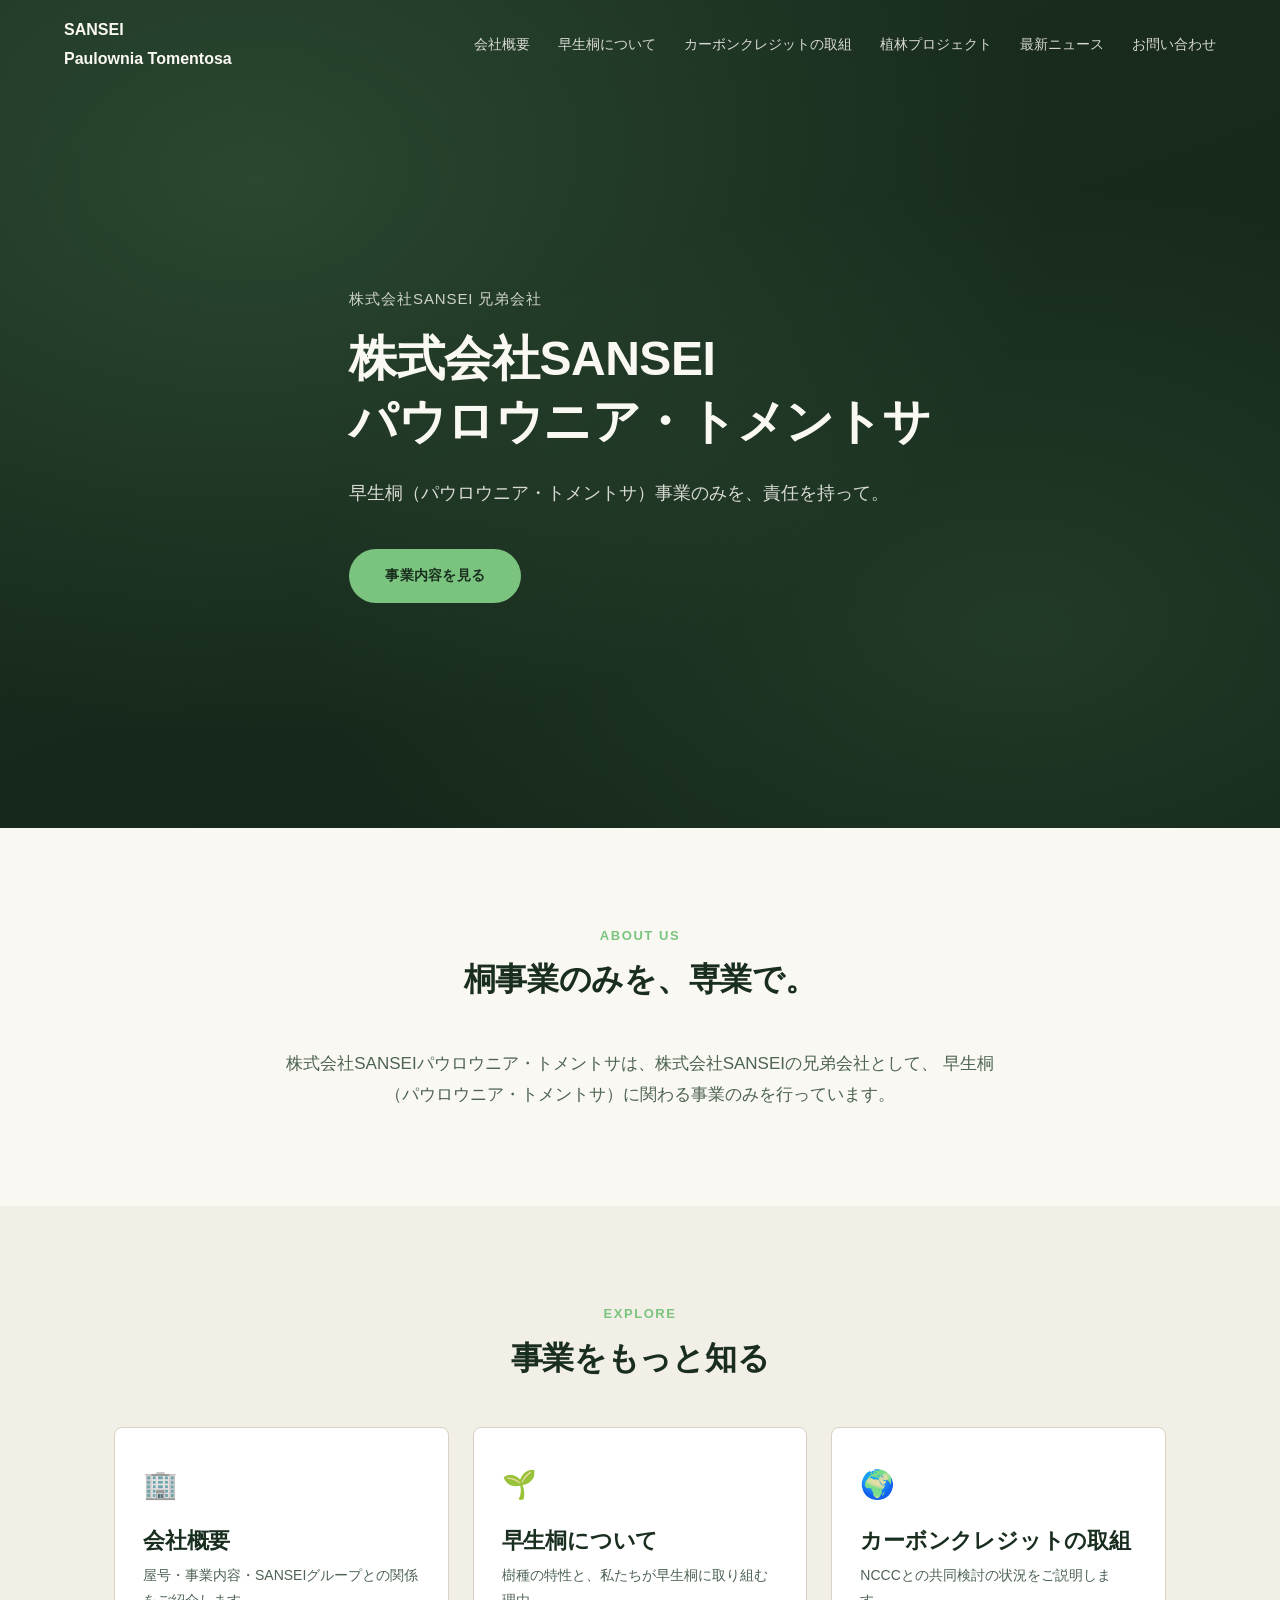
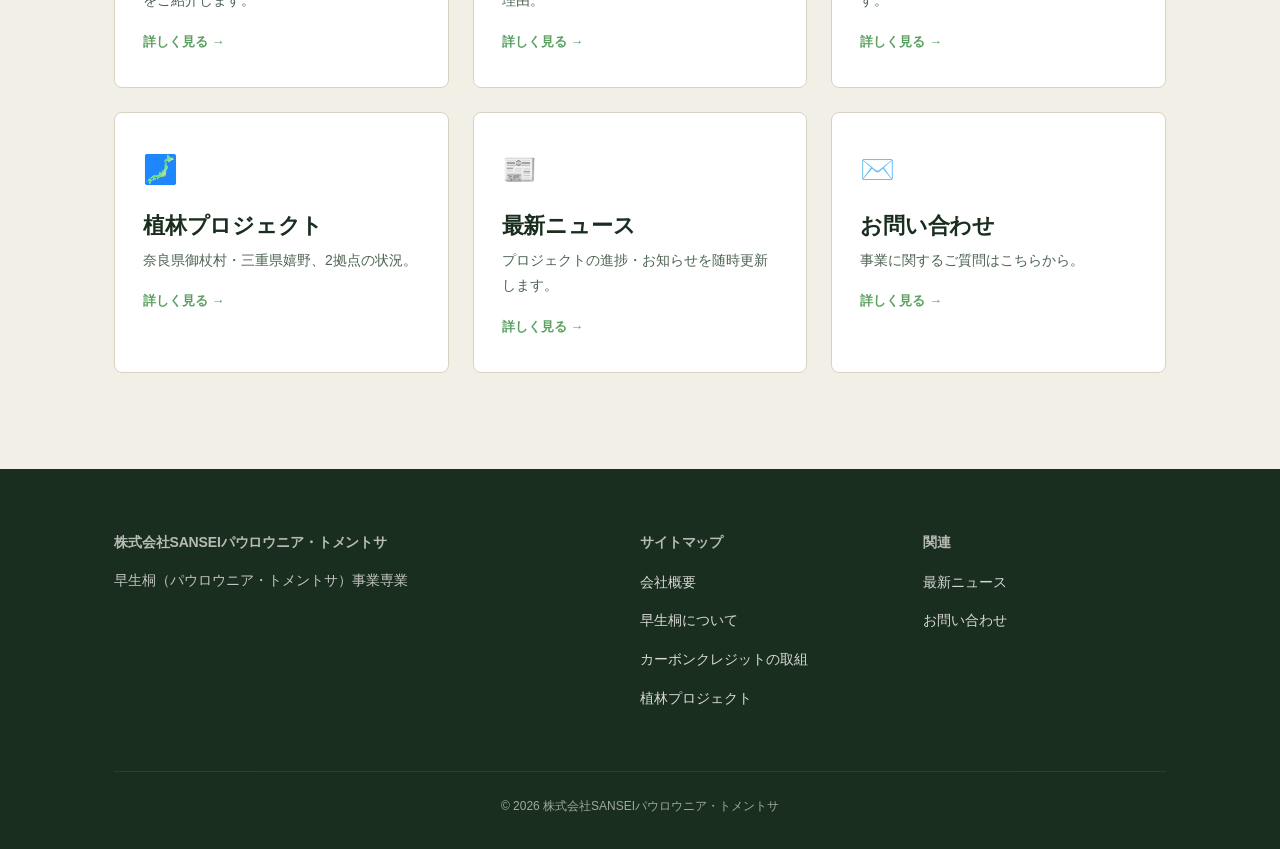
==== index.html @ 0ce46641 "初回ドラフト実装: 7ページ静的サイト（トップ・会社概要・早生桐について・カーボンクレジット・植林プロジェクト・最新ニュース・お問い合わせ） - 03/04/05/06番の構想MDを統合してHTML/" ====
<!DOCTYPE html>
<html lang="ja">
<head>
<meta charset="UTF-8">
<meta name="viewport" content="width=device-width, initial-scale=1.0">
<title>株式会社SANSEIパウロウニア・トメントサ｜早生桐事業</title>
<meta name="description" content="株式会社SANSEIパウロウニア・トメントサは、早生桐（パウロウニア・トメントサ）に関わる事業のみを行う株式会社SANSEIの兄弟会社です。">
<link rel="stylesheet" href="style.css">
</head>
<body>

<header class="navi">
  <div class="navi-in">
    <a href="index.html" class="navi-logo">SANSEI<br>Paulownia Tomentosa</a>
    <nav class="navi-links">
      <a href="about.html">会社概要</a>
      <a href="paulownia.html">早生桐について</a>
      <a href="carbon-credit.html">カーボンクレジットの取組</a>
      <a href="project.html">植林プロジェクト</a>
      <a href="news.html">最新ニュース</a>
      <a href="contact.html">お問い合わせ</a>
    </nav>
    <button class="navi-menu-button" aria-label="メニュー"><span></span><span></span><span></span></button>
  </div>
</header>

<main>

  <!-- Section 1: ヒーロー -->
  <section class="home-hero section-dark">
    <div class="home-hero-bg"></div>
    <div class="section-inner">
      <p class="hero-sub">株式会社SANSEI 兄弟会社</p>
      <h1>株式会社SANSEI<br>パウロウニア・トメントサ</h1>
      <p class="hero-desc">早生桐（パウロウニア・トメントサ）事業のみを、責任を持って。</p>
      <a href="#intro" class="btn btn-primary">事業内容を見る</a>
    </div>
    <div class="scroll-hint">↓ scroll</div>
  </section>

  <!-- Section 2: 桐事業専業の一文 -->
  <section id="intro" class="section section-light">
    <div class="section-inner fade-in">
      <div class="section-title">
        <span class="eyebrow">About Us</span>
        <h2>桐事業のみを、専業で。</h2>
      </div>
      <p style="max-width:720px;margin:0 auto;text-align:center;font-size:1.7rem;color:var(--color-text-muted);">
        株式会社SANSEIパウロウニア・トメントサは、株式会社SANSEIの兄弟会社として、
        早生桐（パウロウニア・トメントサ）に関わる事業のみを行っています。
      </p>
    </div>
  </section>

  <!-- Section 3: 6ページへのリンクカード -->
  <section class="section section-light-alt">
    <div class="section-inner">
      <div class="section-title fade-in">
        <span class="eyebrow">Explore</span>
        <h2>事業をもっと知る</h2>
      </div>
      <div class="link-cards">

        <a href="about.html" class="link-card fade-in">
          <div class="icon">🏢</div>
          <h3>会社概要</h3>
          <p>屋号・事業内容・SANSEIグループとの関係をご紹介します。</p>
          <span class="arrow">詳しく見る →</span>
        </a>

        <a href="paulownia.html" class="link-card fade-in">
          <div class="icon">🌱</div>
          <h3>早生桐について</h3>
          <p>樹種の特性と、私たちが早生桐に取り組む理由。</p>
          <span class="arrow">詳しく見る →</span>
        </a>

        <a href="carbon-credit.html" class="link-card fade-in">
          <div class="icon">🌍</div>
          <h3>カーボンクレジットの取組</h3>
          <p>NCCCとの共同検討の状況をご説明します。</p>
          <span class="arrow">詳しく見る →</span>
        </a>

        <a href="project.html" class="link-card fade-in">
          <div class="icon">🗾</div>
          <h3>植林プロジェクト</h3>
          <p>奈良県御杖村・三重県嬉野、2拠点の状況。</p>
          <span class="arrow">詳しく見る →</span>
        </a>

        <a href="news.html" class="link-card fade-in">
          <div class="icon">📰</div>
          <h3>最新ニュース</h3>
          <p>プロジェクトの進捗・お知らせを随時更新します。</p>
          <span class="arrow">詳しく見る →</span>
        </a>

        <a href="contact.html" class="link-card fade-in">
          <div class="icon">✉️</div>
          <h3>お問い合わせ</h3>
          <p>事業に関するご質問はこちらから。</p>
          <span class="arrow">詳しく見る →</span>
        </a>

      </div>
    </div>
  </section>

</main>

<footer class="site-footer">
  <div class="section-inner">
    <div class="footer-grid">
      <div>
        <h4>株式会社SANSEIパウロウニア・トメントサ</h4>
        <p style="font-size:1.4rem;opacity:.75;">早生桐（パウロウニア・トメントサ）事業専業</p>
      </div>
      <div>
        <h4>サイトマップ</h4>
        <ul>
          <li><a href="about.html">会社概要</a></li>
          <li><a href="paulownia.html">早生桐について</a></li>
          <li><a href="carbon-credit.html">カーボンクレジットの取組</a></li>
          <li><a href="project.html">植林プロジェクト</a></li>
        </ul>
      </div>
      <div>
        <h4>関連</h4>
        <ul>
          <li><a href="news.html">最新ニュース</a></li>
          <li><a href="contact.html">お問い合わせ</a></li>
        </ul>
      </div>
    </div>
    <div class="footer-bottom">© 2026 株式会社SANSEIパウロウニア・トメントサ</div>
  </div>
</footer>

<script src="script.js"></script>
</body>
</html>
---- style.css ----
/* ============================================================
   株式会社SANSEIパウロウニア・トメントサ — 共通スタイルシート
   作成: 2026-07-22
   参照: 05_ビジュアルデザイン解析_世界一流基準.md / 06_本番ドラフト_全ページコンテンツ.md
   ============================================================ */

/* ---------- CSS変数（デザイントークン） ---------- */
:root {
  /* カラー：早生桐の深緑を基調に、クリーム背景＋新緑アクセント */
  --color-dark: #1a2e1f;          /* 早生桐の深緑（ダークセクション基調） */
  --color-dark-alt: #142519;      /* darkのやや暗いバリエーション（グラデーション用） */
  --color-cream: #faf8f2;         /* クリーム（ライトセクション背景） */
  --color-cream-alt: #f2efe6;     /* クリームのやや濃いバリエーション */
  --color-accent: #7ac47f;        /* 新緑・若葉色（アクセント） */
  --color-accent-dark: #5aa060;   /* アクセントの濃いバリエーション（ホバー等） */
  --color-text-dark: #1a2e1f;     /* ライトセクション上のテキスト（深緑） */
  --color-text-light: #faf8f2;    /* ダークセクション上のテキスト（クリーム） */
  --color-text-muted: #4d6353;    /* サブテキスト・キャプション */
  --color-border: #d8d2c2;        /* ライトセクションの罫線 */
  --color-shadow: 26, 46, 31;     /* box-shadow用（純黒でなく深緑を低不透明度で使用: South Pole方式） */

  /* タイポグラフィ */
  --font-base: "Noto Sans JP", "Hiragino Sans", "Yu Gothic", sans-serif;
  --font-size-base: 1.6rem;

  /* 角丸・シャドウ（05番のトークン設計を反映） */
  --radius-sm: .4rem;
  --radius-md: .8rem;
  --radius-pill: 999px;
  --shadow-card: 0 1.2rem 2.4rem rgba(var(--color-shadow), .12), 0 .2rem .4rem rgba(var(--color-shadow), .18);
  --shadow-soft: 0 .6rem 1.6rem rgba(var(--color-shadow), .08);

  /* トランジション（最小構成: South Pole/Pachama型・.2〜.3s ease-out中心） */
  --ease-out: cubic-bezier(.22, 1, .36, 1);
  --transition-fast: .2s var(--ease-out);
  --transition-base: .3s var(--ease-out);
}

/* ---------- リセット / ベース ---------- */
* { box-sizing: border-box; margin: 0; padding: 0; }
html { font-size: 62.5%; scroll-behavior: smooth; } /* 1rem = 10px */
body {
  font-family: var(--font-base);
  font-size: var(--font-size-base);
  line-height: 1.8;
  color: var(--color-text-dark);
  background: var(--color-cream);
  -webkit-font-smoothing: antialiased;
}
img { max-width: 100%; display: block; }
a { color: inherit; text-decoration: none; }
ul { list-style: none; }
button { font: inherit; cursor: pointer; border: none; background: none; }

h1, h2, h3, h4 {
  font-weight: 700;
  letter-spacing: -.01em;
  line-height: 1.3;
}
h1 { font-size: clamp(2.8rem, 5vw, 4.8rem); }
h2 { font-size: clamp(2.2rem, 3.5vw, 3.2rem); }
h3 { font-size: clamp(1.8rem, 2.5vw, 2.2rem); }

.section-inner {
  max-width: 1100px;
  margin: 0 auto;
  padding: 0 2.4rem;
}

/* ---------- ナビゲーション（共通ヘッダー） ---------- */
.navi {
  position: fixed;
  top: 0; left: 0; right: 0;
  z-index: 100;
  background: transparent;
  transition: background-color var(--transition-base), box-shadow var(--transition-base), backdrop-filter var(--transition-base);
}
/* スクロール検知でナビ背景を透過→半透明クリームに変化させる（05番の構想を実装） */
.navi.is-scrolled {
  background-color: rgba(250, 248, 242, .85);
  backdrop-filter: blur(8px);
  -webkit-backdrop-filter: blur(8px);
  box-shadow: 0 .2rem 1.2rem rgba(var(--color-shadow), .08);
}
.navi.is-scrolled .navi-logo,
.navi.is-scrolled .navi-links a { color: var(--color-text-dark); }

.navi-in {
  max-width: 1200px;
  margin: 0 auto;
  padding: 1.6rem 2.4rem;
  display: flex;
  align-items: center;
  justify-content: space-between;
}
.navi-logo {
  font-weight: 700;
  font-size: 1.6rem;
  color: var(--color-text-light);
  transition: color var(--transition-base);
}
.navi-links {
  display: flex;
  gap: 2.8rem;
}
.navi-links a {
  font-size: 1.4rem;
  color: var(--color-text-light);
  transition: color var(--transition-base), opacity var(--transition-fast);
  opacity: .85;
}
.navi-links a:hover,
.navi-links a.is-active { opacity: 1; color: var(--color-accent); }
.navi.is-scrolled .navi-links a { color: var(--color-text-dark); opacity: .8; }
.navi.is-scrolled .navi-links a:hover,
.navi.is-scrolled .navi-links a.is-active { color: var(--color-accent-dark); opacity: 1; }

/* ハンバーガーメニュー（モバイル） */
.navi-menu-button {
  display: none;
  flex-direction: column;
  gap: .5rem;
  width: 2.8rem;
}
.navi-menu-button span {
  display: block;
  height: 2px;
  background: var(--color-text-light);
  transition: background-color var(--transition-base), transform var(--transition-base), opacity var(--transition-fast);
}
.navi.is-scrolled .navi-menu-button span { background: var(--color-text-dark); }
.navi-menu-button.is-open span:nth-child(1) { transform: translateY(7px) rotate(45deg); }
.navi-menu-button.is-open span:nth-child(2) { opacity: 0; }
.navi-menu-button.is-open span:nth-child(3) { transform: translateY(-7px) rotate(-45deg); }

@media (max-width: 780px) {
  .navi-links {
    position: fixed;
    top: 0; right: 0;
    height: 100vh;
    width: min(320px, 80vw);
    background: var(--color-dark);
    flex-direction: column;
    gap: 0;
    padding: 8rem 3.2rem;
    transform: translateX(100%);
    transition: transform var(--transition-base);
  }
  .navi-links.is-open { transform: translateX(0); }
  .navi-links a { padding: 1.6rem 0; opacity: 1; color: var(--color-text-light) !important; border-bottom: 1px solid rgba(250,248,242,.1); }
  .navi-menu-button { display: flex; }
}

/* ---------- ボタン ---------- */
.btn {
  display: inline-block;
  padding: 1.4rem 3.6rem;
  border-radius: var(--radius-pill);
  font-weight: 700;
  font-size: 1.4rem;
  letter-spacing: .02em;
  transition: transform var(--transition-fast), box-shadow var(--transition-fast), background-color var(--transition-fast);
}
.btn-primary {
  background: var(--color-accent);
  color: var(--color-dark);
}
.btn-primary:hover {
  background: var(--color-accent-dark);
  transform: translateY(-2px);
  box-shadow: var(--shadow-soft);
}
.btn-outline {
  border: 1px solid currentColor;
  color: inherit;
}
.btn-outline:hover { background: rgba(250, 248, 242, .1); }

/* ---------- セクション共通 ---------- */
.section {
  padding: 9.6rem 0;
  position: relative;
}
.section-dark {
  background: linear-gradient(160deg, var(--color-dark) 0%, var(--color-dark-alt) 100%);
  color: var(--color-text-light);
}
.section-light { background: var(--color-cream); color: var(--color-text-dark); }
.section-light-alt { background: var(--color-cream-alt); color: var(--color-text-dark); }

/* 斜めカットでセクション境界を演出（souseikiri既存CSSの手法を継承） */
.section-diagonal::after {
  content: '';
  position: absolute;
  bottom: 0; left: 0; right: 0;
  height: 8rem;
  background: inherit;
  clip-path: polygon(0 0, 100% 100%, 0 100%);
}

.section-title {
  margin-bottom: 4.8rem;
  text-align: center;
}
.section-title .eyebrow {
  display: block;
  font-size: 1.3rem;
  font-weight: 700;
  letter-spacing: .12em;
  text-transform: uppercase;
  color: var(--color-accent);
  margin-bottom: 1.2rem;
}

/* ---------- ヒーロー（ページ内トップセクション） ---------- */
.page-hero {
  padding: 16rem 0 8rem;
  background: linear-gradient(160deg, var(--color-dark) 0%, var(--color-dark-alt) 100%);
  color: var(--color-text-light);
  text-align: center;
}
.page-hero .eyebrow {
  font-size: 1.4rem;
  letter-spacing: .1em;
  opacity: .75;
  margin-bottom: 1.6rem;
  display: block;
}
.page-hero h1 { margin-bottom: 2rem; }
.page-hero .lead {
  font-size: 1.8rem;
  opacity: .85;
  max-width: 640px;
  margin: 0 auto;
}

/* トップページ限定：大きめヒーロー＋緩やかな背景アニメーション */
.home-hero {
  min-height: 92vh;
  display: flex;
  align-items: center;
  padding: 12rem 0 6rem;
  overflow: hidden;
}
.home-hero-bg {
  position: absolute;
  inset: 0;
  z-index: 0;
  background:
    radial-gradient(ellipse at 20% 20%, rgba(122, 196, 127, .18), transparent 55%),
    radial-gradient(ellipse at 80% 70%, rgba(122, 196, 127, .12), transparent 50%);
  animation: driftGlow 18s ease-in-out infinite alternate;
}
@keyframes driftGlow {
  0%   { transform: translate(0, 0) scale(1); }
  100% { transform: translate(-3%, 2%) scale(1.08); }
}
.home-hero .section-inner { position: relative; z-index: 1; }
.home-hero .hero-sub {
  font-size: 1.5rem;
  letter-spacing: .06em;
  opacity: .8;
  margin-bottom: 1.6rem;
}
.home-hero h1 { margin-bottom: 2.4rem; }
.home-hero .hero-desc {
  font-size: 1.8rem;
  opacity: .85;
  max-width: 620px;
  margin-bottom: 4rem;
}
.scroll-hint {
  position: absolute;
  bottom: 4rem;
  left: 50%;
  transform: translateX(-50%);
  font-size: 1.2rem;
  opacity: .6;
  animation: bounceHint 2.4s ease-in-out infinite;
}
@keyframes bounceHint {
  0%, 100% { transform: translate(-50%, 0); }
  50%      { transform: translate(-50%, 8px); }
}

/* ---------- リンクカード（トップページ：6ページへの導線） ---------- */
.link-cards {
  display: grid;
  grid-template-columns: repeat(3, 1fr);
  gap: 2.4rem;
}
.link-card {
  display: block;
  padding: 3.2rem 2.8rem;
  background: #fff;
  border: 1px solid var(--color-border);
  border-radius: var(--radius-md);
  transition: transform var(--transition-fast), box-shadow var(--transition-fast), border-color var(--transition-fast);
}
.link-card:hover {
  transform: translateY(-4px);
  box-shadow: var(--shadow-card);
  border-color: var(--color-accent);
}
.link-card .icon { font-size: 2.8rem; margin-bottom: 1.6rem; }
.link-card h3 { margin-bottom: .8rem; }
.link-card p { color: var(--color-text-muted); font-size: 1.4rem; }
.link-card .arrow {
  display: inline-block;
  margin-top: 1.6rem;
  font-size: 1.3rem;
  color: var(--color-accent-dark);
  font-weight: 700;
}
@media (max-width: 900px) { .link-cards { grid-template-columns: repeat(2, 1fr); } }
@media (max-width: 600px) { .link-cards { grid-template-columns: 1fr; } }

/* ---------- 会社情報テーブル ---------- */
.info-table {
  width: 100%;
  border-collapse: collapse;
  margin-top: 2.4rem;
}
.info-table tr { border-bottom: 1px solid var(--color-border); }
.info-table th, .info-table td {
  text-align: left;
  padding: 1.8rem 1.6rem;
  vertical-align: top;
}
.info-table th {
  width: 220px;
  font-weight: 700;
  color: var(--color-text-muted);
  font-size: 1.4rem;
}
.info-table td.pending { color: var(--color-text-muted); font-style: italic; }

/* ---------- 数値表示＋NCCC注記 ---------- */
.stat-block {
  display: grid;
  grid-template-columns: repeat(auto-fit, minmax(180px, 1fr));
  gap: 3.2rem;
  margin: 3.2rem 0 2rem;
}
.stat-item { text-align: center; }
.stat-item .big-num {
  display: block;
  font-size: clamp(3.2rem, 5vw, 5.6rem);
  font-weight: 700;
  color: var(--color-accent-dark);
  line-height: 1;
}
.stat-item .big-num small { font-size: 1.8rem; font-weight: 500; margin-left: .2rem; }
.stat-item p { margin-top: 1rem; font-size: 1.4rem; color: var(--color-text-muted); }

.nccc-note {
  font-size: 1.3rem;
  color: var(--color-text-muted);
  border-left: 3px solid var(--color-accent);
  padding: 1.2rem 1.6rem;
  background: var(--color-cream-alt);
  border-radius: 0 var(--radius-sm) var(--radius-sm) 0;
  margin-top: 2rem;
}

/* ---------- FAQ（アコーディオン） ---------- */
.faq-list { max-width: 800px; margin: 0 auto; }
.faq-item {
  border-bottom: 1px solid var(--color-border);
}
.faq-question {
  width: 100%;
  display: flex;
  justify-content: space-between;
  align-items: center;
  padding: 2.4rem 0;
  text-align: left;
  font-weight: 700;
  font-size: 1.6rem;
}
.faq-question .icon {
  flex-shrink: 0;
  margin-left: 1.6rem;
  transition: transform var(--transition-base);
}
.faq-item.is-open .faq-question .icon { transform: rotate(45deg); }
.faq-answer {
  max-height: 0;
  overflow: hidden;
  transition: max-height var(--transition-base);
  color: var(--color-text-muted);
  font-size: 1.5rem;
}
.faq-answer p { padding-bottom: 2.4rem; }
.faq-item.is-open .faq-answer { max-height: 400px; }

/* ---------- プロジェクトカード（番号付き段落・Green Carbon型） ---------- */
.project-block {
  display: grid;
  grid-template-columns: 1fr 1fr;
  gap: 4.8rem;
  align-items: center;
  padding: 4.8rem 0;
  border-bottom: 1px solid var(--color-border);
}
.project-block:last-child { border-bottom: none; }
.project-block .num { color: var(--color-accent-dark); font-weight: 700; }
.project-block img { border-radius: var(--radius-md); }
.project-progress {
  display: flex;
  flex-wrap: wrap;
  gap: .8rem;
  margin-top: 2rem;
}
.project-progress span {
  padding: .6rem 1.4rem;
  border-radius: var(--radius-pill);
  background: var(--color-cream-alt);
  font-size: 1.3rem;
  color: var(--color-text-muted);
}
.project-progress span.is-current {
  background: var(--color-accent);
  color: var(--color-dark);
  font-weight: 700;
}
@media (max-width: 780px) { .project-block { grid-template-columns: 1fr; } }

/* ---------- ニュース一覧 ---------- */
.news-layout {
  display: grid;
  grid-template-columns: 240px 1fr;
  gap: 4.8rem;
}
.news-sidebar h4 { font-size: 1.4rem; margin-bottom: 1.2rem; }
.news-sidebar ul { margin-bottom: 3.2rem; }
.news-sidebar li { margin-bottom: .8rem; font-size: 1.4rem; }
.news-sidebar a { color: var(--color-text-muted); transition: color var(--transition-fast); }
.news-sidebar a:hover, .news-sidebar a.is-active { color: var(--color-accent-dark); font-weight: 700; }

.news-grid {
  display: grid;
  grid-template-columns: repeat(2, 1fr);
  gap: 2.4rem;
}
.news-card {
  background: #fff;
  border-radius: var(--radius-md);
  overflow: hidden;
  border: 1px solid var(--color-border);
  transition: transform var(--transition-fast), box-shadow var(--transition-fast);
}
.news-card:hover { transform: translateY(-4px); box-shadow: var(--shadow-card); }
.news-card-thumb {
  aspect-ratio: 16/9;
  background: linear-gradient(135deg, var(--color-dark), var(--color-accent-dark));
}
.news-card-body { padding: 2rem; }
.news-tag {
  display: inline-block;
  font-size: 1.2rem;
  font-weight: 700;
  color: var(--color-accent-dark);
  background: rgba(122,196,127,.12);
  padding: .3rem 1rem;
  border-radius: var(--radius-pill);
  margin-bottom: 1.2rem;
}
.news-card h3 { font-size: 1.7rem; margin-bottom: .8rem; }
.news-date { font-size: 1.3rem; color: var(--color-text-muted); }

@media (max-width: 900px) {
  .news-layout { grid-template-columns: 1fr; }
  .news-grid { grid-template-columns: 1fr; }
}

/* ---------- お問い合わせフォーム ---------- */
.contact-form { max-width: 640px; margin: 0 auto; }
.form-group { margin-bottom: 2.4rem; }
.form-group label {
  display: block;
  font-weight: 700;
  font-size: 1.4rem;
  margin-bottom: .8rem;
}
.form-group input,
.form-group textarea {
  width: 100%;
  padding: 1.4rem 1.6rem;
  border: 1px solid var(--color-border);
  border-radius: var(--radius-sm);
  font: inherit;
  transition: border-color var(--transition-fast), box-shadow var(--transition-fast);
}
.form-group input:focus,
.form-group textarea:focus {
  outline: none;
  border-color: var(--color-accent);
  box-shadow: 0 0 0 3px rgba(122,196,127,.2);
}
.form-group textarea { min-height: 160px; resize: vertical; }
.form-required { color: #c0392b; font-size: 1.2rem; margin-left: .4rem; }

/* ---------- フッター ---------- */
.site-footer {
  background: var(--color-dark);
  color: var(--color-text-light);
  padding: 6.4rem 0 3.2rem;
}
.footer-grid {
  display: grid;
  grid-template-columns: 2fr 1fr 1fr;
  gap: 4rem;
  margin-bottom: 4.8rem;
}
.footer-grid h4 { font-size: 1.4rem; margin-bottom: 1.6rem; opacity: .7; }
.footer-grid ul li { margin-bottom: 1rem; }
.footer-grid a { opacity: .85; transition: opacity var(--transition-fast); font-size: 1.4rem; }
.footer-grid a:hover { opacity: 1; color: var(--color-accent); }
.footer-bottom {
  border-top: 1px solid rgba(250,248,242,.12);
  padding-top: 2.4rem;
  font-size: 1.2rem;
  opacity: .6;
  text-align: center;
}
@media (max-width: 780px) { .footer-grid { grid-template-columns: 1fr; gap: 3.2rem; } }

/* ---------- フェードインアニメーション（IntersectionObserver + クラス切替） ---------- */
.fade-in {
  opacity: 0;
  transform: translateY(24px);
  transition: opacity .7s var(--ease-out), transform .7s var(--ease-out);
}
.fade-in.is-visible { opacity: 1; transform: translateY(0); }

/* ---------- レスポンシブ共通 ---------- */
@media (max-width: 780px) {
  .section { padding: 6.4rem 0; }
  .page-hero { padding: 12rem 0 6rem; }
}
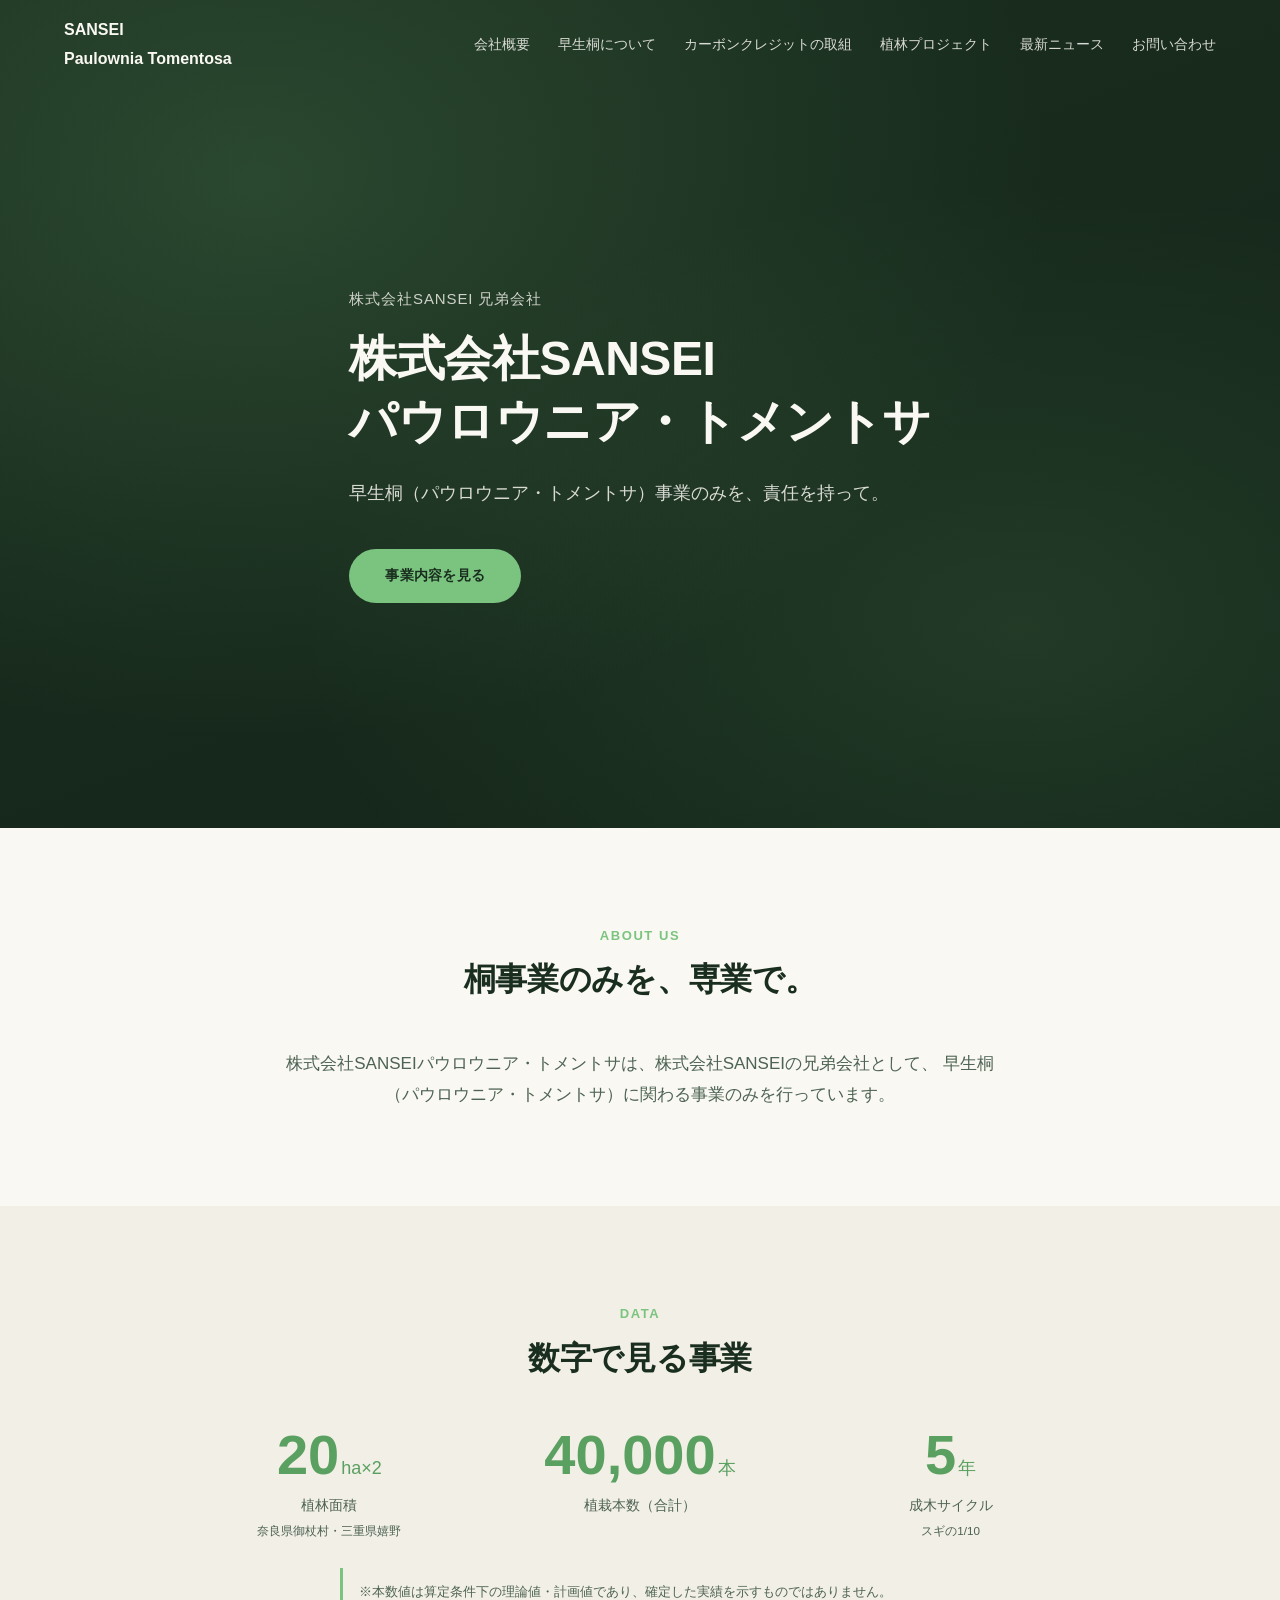
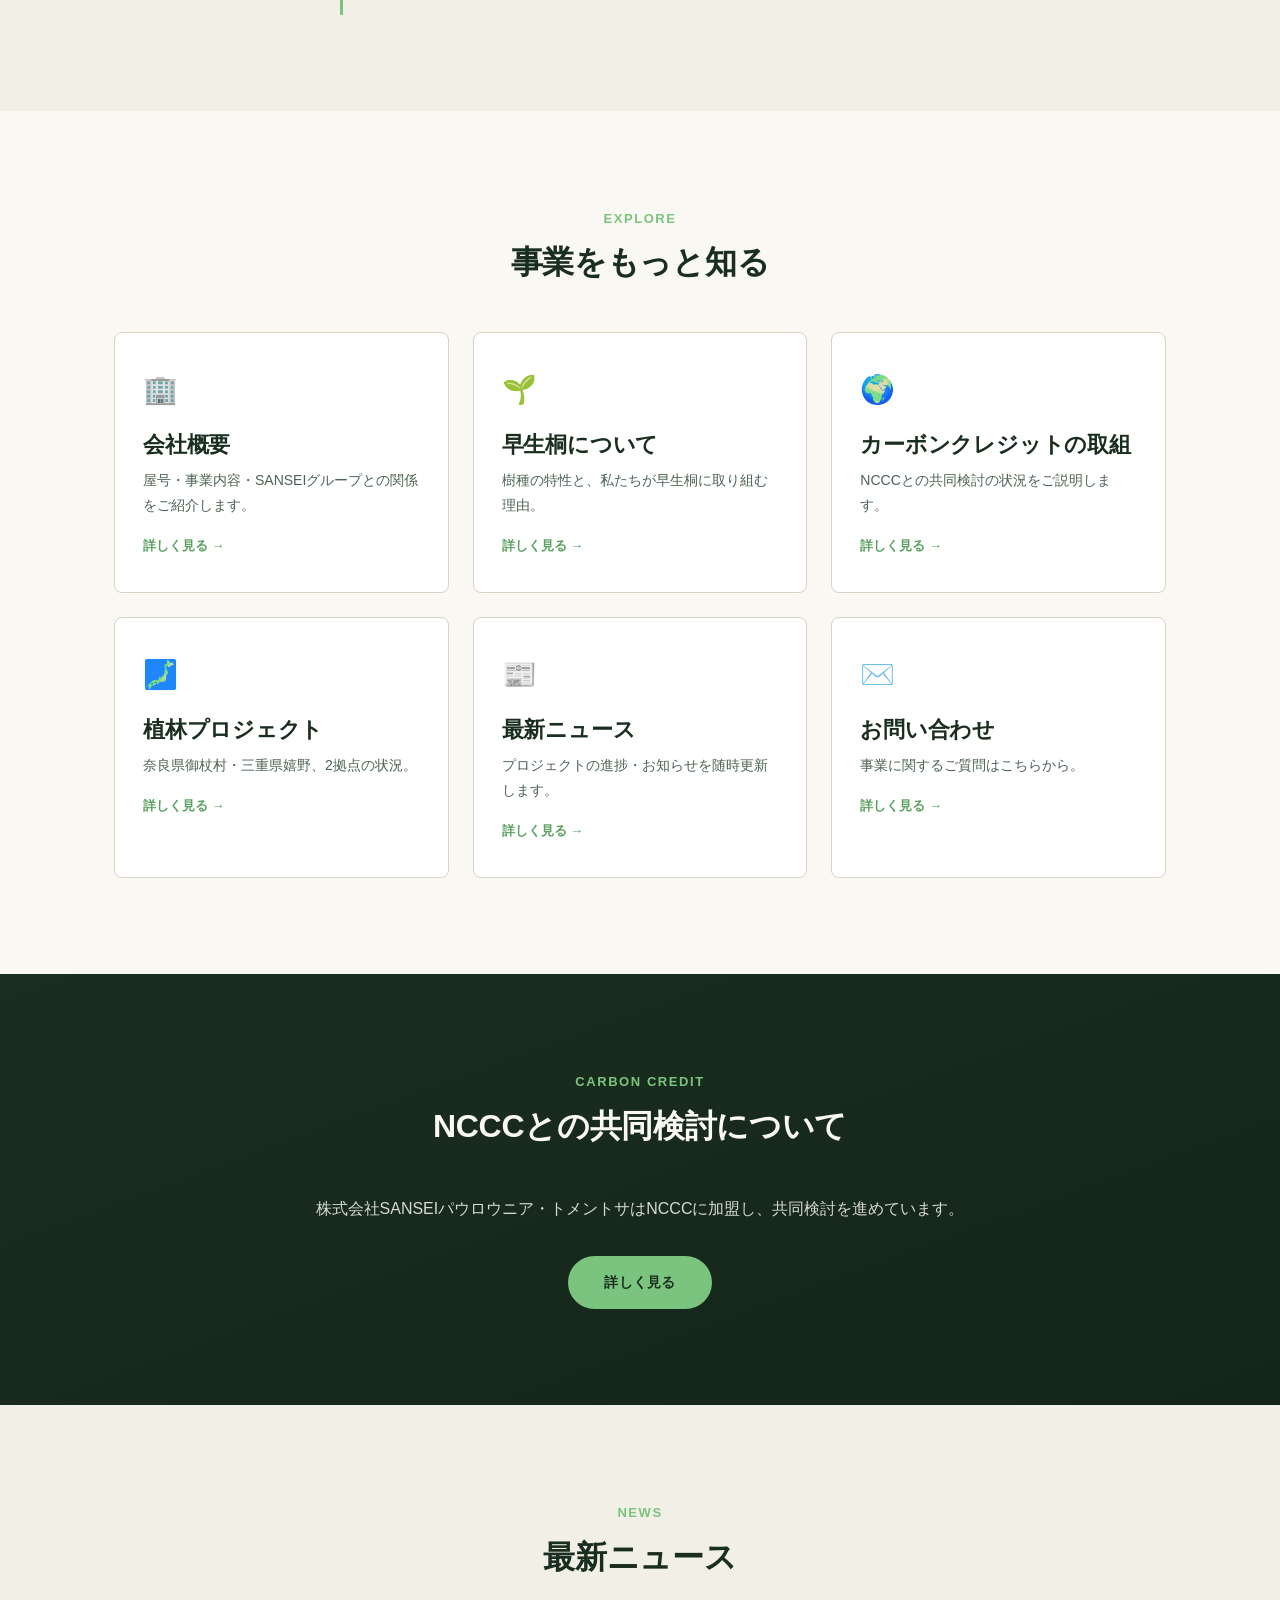
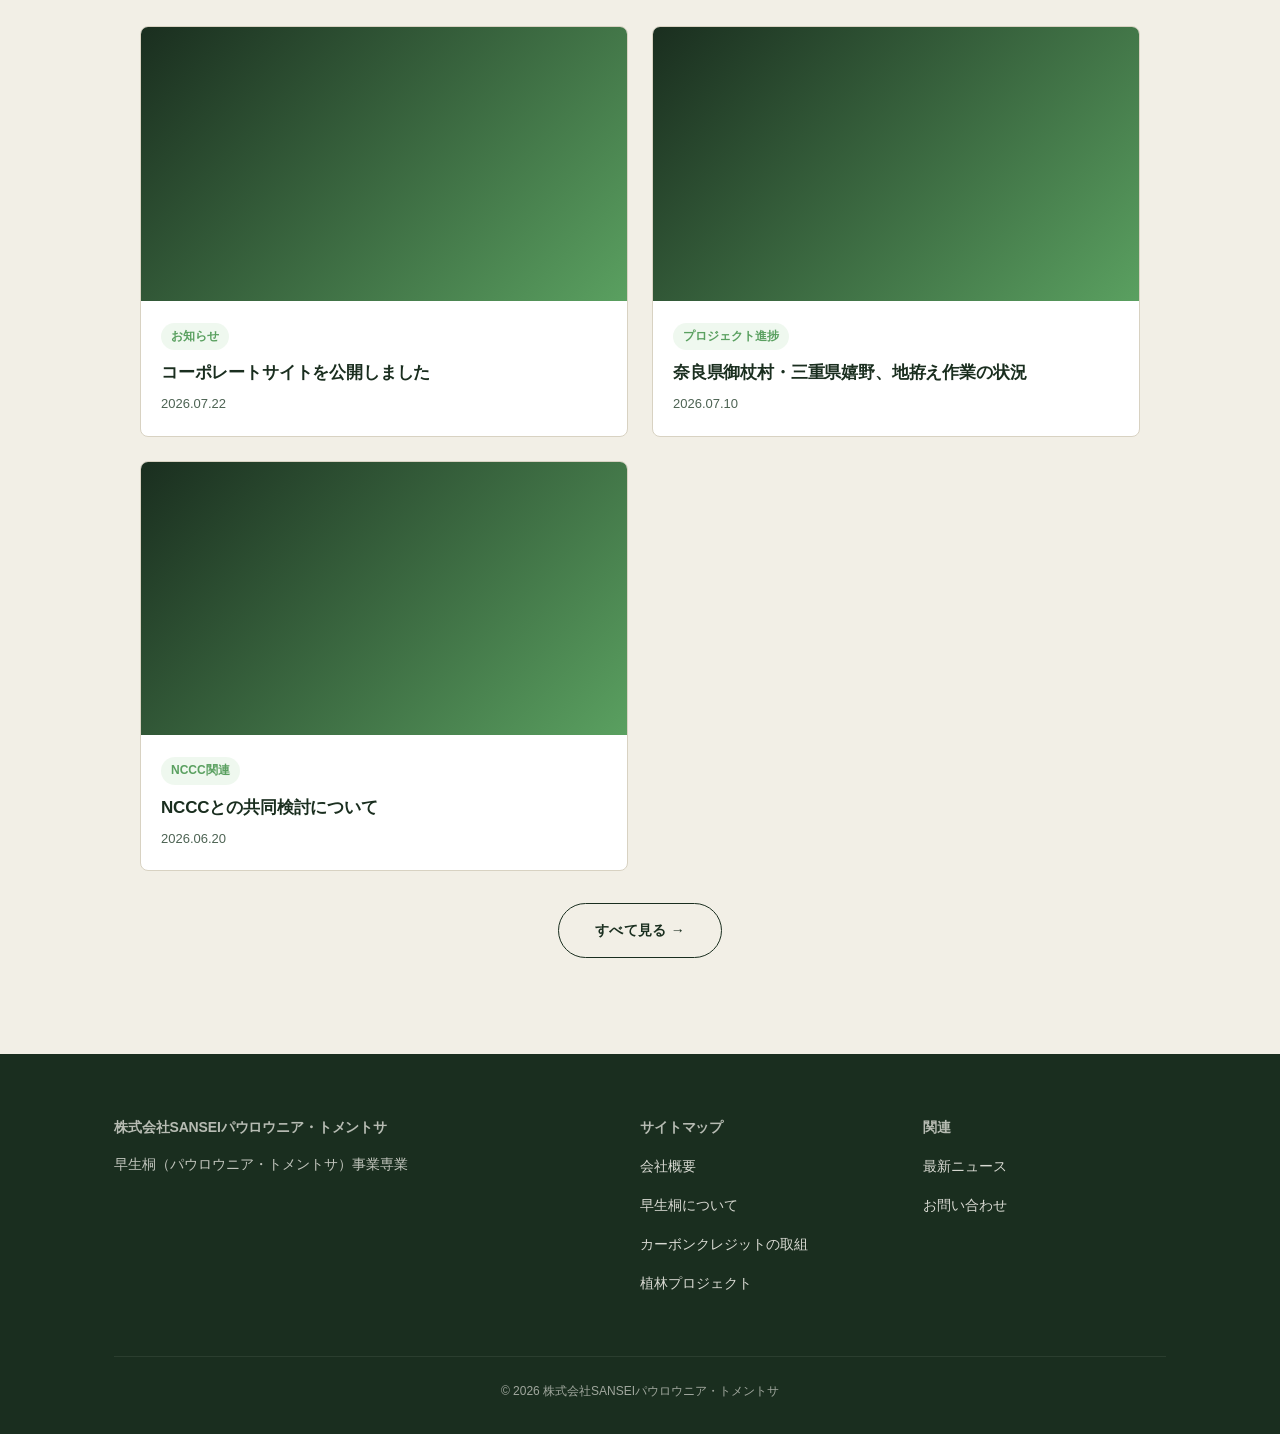
==== commit 4f4402bd: "全ページ大幅拡充（v1のセクション不足を解消） - contact.html: 2→6セクション（ヒーロー+フォームのみだった最薄ページを全面拡充。お問い合わせ窓口案内・拠点情報・返信までの流れ・よく" ====
--- a/index.html
+++ b/index.html
@@ -52,8 +52,35 @@
     </div>
   </section>
 
-  <!-- Section 3: 6ページへのリンクカード -->
+  <!-- Section 3: 数字で見る事業 -->
   <section class="section section-light-alt">
+    <div class="section-inner fade-in">
+      <div class="section-title">
+        <span class="eyebrow">Data</span>
+        <h2>数字で見る事業</h2>
+      </div>
+      <div class="stat-block" style="max-width:900px;margin:0 auto;">
+        <div class="stat-item">
+          <span class="big-num">20<small>ha×2</small></span>
+          <p>植林面積<br><small>奈良県御杖村・三重県嬉野</small></p>
+        </div>
+        <div class="stat-item">
+          <span class="big-num">40,000<small>本</small></span>
+          <p>植栽本数（合計）</p>
+        </div>
+        <div class="stat-item">
+          <span class="big-num">5<small>年</small></span>
+          <p>成木サイクル<br><small>スギの1/10</small></p>
+        </div>
+      </div>
+      <p class="nccc-note" style="max-width:600px;margin:2.4rem auto 0;">
+        ※本数値は算定条件下の理論値・計画値であり、確定した実績を示すものではありません。
+      </p>
+    </div>
+  </section>
+
+  <!-- Section 4: 6ページへのリンクカード -->
+  <section class="section section-light">
     <div class="section-inner">
       <div class="section-title fade-in">
         <span class="eyebrow">Explore</span>
@@ -103,6 +130,61 @@
           <span class="arrow">詳しく見る →</span>
         </a>
 
+      </div>
+    </div>
+  </section>
+
+  <!-- Section 5: NCCC共同検討ダイジェスト -->
+  <section class="section section-dark">
+    <div class="section-inner fade-in" style="max-width:700px;text-align:center;">
+      <div class="section-title">
+        <span class="eyebrow">Carbon Credit</span>
+        <h2>NCCCとの共同検討について</h2>
+      </div>
+      <p style="font-size:1.6rem;opacity:.85;">
+        株式会社SANSEIパウロウニア・トメントサはNCCCに加盟し、共同検討を進めています。
+      </p>
+      <div style="margin-top:3.2rem;">
+        <a href="carbon-credit.html" class="btn btn-primary">詳しく見る</a>
+      </div>
+    </div>
+  </section>
+
+  <!-- Section 6: 最新ニュース抜粋 -->
+  <section class="section section-light-alt">
+    <div class="section-inner">
+      <div class="section-title fade-in">
+        <span class="eyebrow">News</span>
+        <h2>最新ニュース</h2>
+      </div>
+      <div class="news-grid fade-in" style="max-width:1000px;margin:0 auto;">
+        <a href="#" class="news-card">
+          <div class="news-card-thumb"></div>
+          <div class="news-card-body">
+            <span class="news-tag">お知らせ</span>
+            <h3>コーポレートサイトを公開しました</h3>
+            <p class="news-date">2026.07.22</p>
+          </div>
+        </a>
+        <a href="#" class="news-card">
+          <div class="news-card-thumb"></div>
+          <div class="news-card-body">
+            <span class="news-tag">プロジェクト進捗</span>
+            <h3>奈良県御杖村・三重県嬉野、地拵え作業の状況</h3>
+            <p class="news-date">2026.07.10</p>
+          </div>
+        </a>
+        <a href="carbon-credit.html" class="news-card">
+          <div class="news-card-thumb"></div>
+          <div class="news-card-body">
+            <span class="news-tag">NCCC関連</span>
+            <h3>NCCCとの共同検討について</h3>
+            <p class="news-date">2026.06.20</p>
+          </div>
+        </a>
+      </div>
+      <div style="text-align:center;margin-top:3.2rem;">
+        <a href="news.html" class="btn btn-outline" style="color:var(--color-text-dark);">すべて見る →</a>
       </div>
     </div>
   </section>
--- a/style.css
+++ b/style.css
@@ -526,6 +526,94 @@
 }
 @media (max-width: 780px) { .footer-grid { grid-template-columns: 1fr; gap: 3.2rem; } }
 
+/* ---------- 小型カードグリッド（特徴・事業内容・お問い合わせの流れ等 汎用） ---------- */
+.mini-cards {
+  display: grid;
+  grid-template-columns: repeat(auto-fit, minmax(220px, 1fr));
+  gap: 2.4rem;
+  margin-top: 3.2rem;
+}
+.mini-card {
+  padding: 2.8rem 2.4rem;
+  background: #fff;
+  border-radius: var(--radius-md);
+  border: 1px solid var(--color-border);
+}
+.mini-card .icon { font-size: 2.4rem; margin-bottom: 1.2rem; }
+.mini-card .num {
+  display: inline-block;
+  color: var(--color-accent-dark);
+  font-weight: 700;
+  font-size: 1.4rem;
+  margin-bottom: .8rem;
+}
+.mini-card h4 { font-size: 1.7rem; margin-bottom: .8rem; }
+.mini-card p { font-size: 1.4rem; color: var(--color-text-muted); }
+.section-dark .mini-card {
+  background: rgba(250, 248, 242, .06);
+  border-color: rgba(250, 248, 242, .14);
+  color: var(--color-text-light);
+}
+.section-dark .mini-card p { color: rgba(250, 248, 242, .72); }
+
+/* ---------- タイムラインリスト（プロジェクト進捗） ---------- */
+.timeline-list {
+  margin-top: 2.4rem;
+  border-left: 2px solid var(--color-border);
+  padding-left: 2.4rem;
+}
+.timeline-list li {
+  position: relative;
+  padding-bottom: 2rem;
+}
+.timeline-list li::before {
+  content: '';
+  position: absolute;
+  left: -2.9rem;
+  top: .4rem;
+  width: 10px; height: 10px;
+  border-radius: 50%;
+  background: var(--color-accent);
+}
+.timeline-list li.is-current::before {
+  background: var(--color-accent-dark);
+  box-shadow: 0 0 0 4px rgba(122,196,127,.25);
+}
+.timeline-list .year { font-weight: 700; font-size: 1.4rem; }
+.timeline-list .desc { font-size: 1.4rem; color: var(--color-text-muted); }
+.timeline-list li.is-current .year { color: var(--color-accent-dark); }
+
+/* ---------- 比較ブロック ---------- */
+.comparison-block {
+  display: flex;
+  align-items: center;
+  gap: 3.2rem;
+  margin: 3.2rem 0;
+  flex-wrap: wrap;
+}
+.comparison-item { text-align: center; }
+.comparison-item .label { font-size: 1.4rem; color: var(--color-text-muted); margin-bottom: .8rem; }
+.comparison-item .value { font-size: 3.2rem; font-weight: 700; color: var(--color-accent-dark); }
+.comparison-vs { font-size: 1.6rem; color: var(--color-text-muted); }
+
+/* ---------- 簡易テーブル（拠点一覧等） ---------- */
+.simple-table {
+  width: 100%;
+  border-collapse: collapse;
+  margin-top: 2rem;
+}
+.simple-table th, .simple-table td {
+  text-align: left;
+  padding: 1.4rem 1.2rem;
+  border-bottom: 1px solid var(--color-border);
+}
+.simple-table th { font-size: 1.3rem; color: var(--color-text-muted); font-weight: 700; }
+
+/* ---------- ページ内カテゴリ説明リスト ---------- */
+.category-desc-list { margin-top: 2rem; }
+.category-desc-list dt { font-weight: 700; margin-top: 1.4rem; color: var(--color-accent-dark); }
+.category-desc-list dd { font-size: 1.4rem; color: var(--color-text-muted); margin-top: .3rem; }
+
 /* ---------- フェードインアニメーション（IntersectionObserver + クラス切替） ---------- */
 .fade-in {
   opacity: 0;
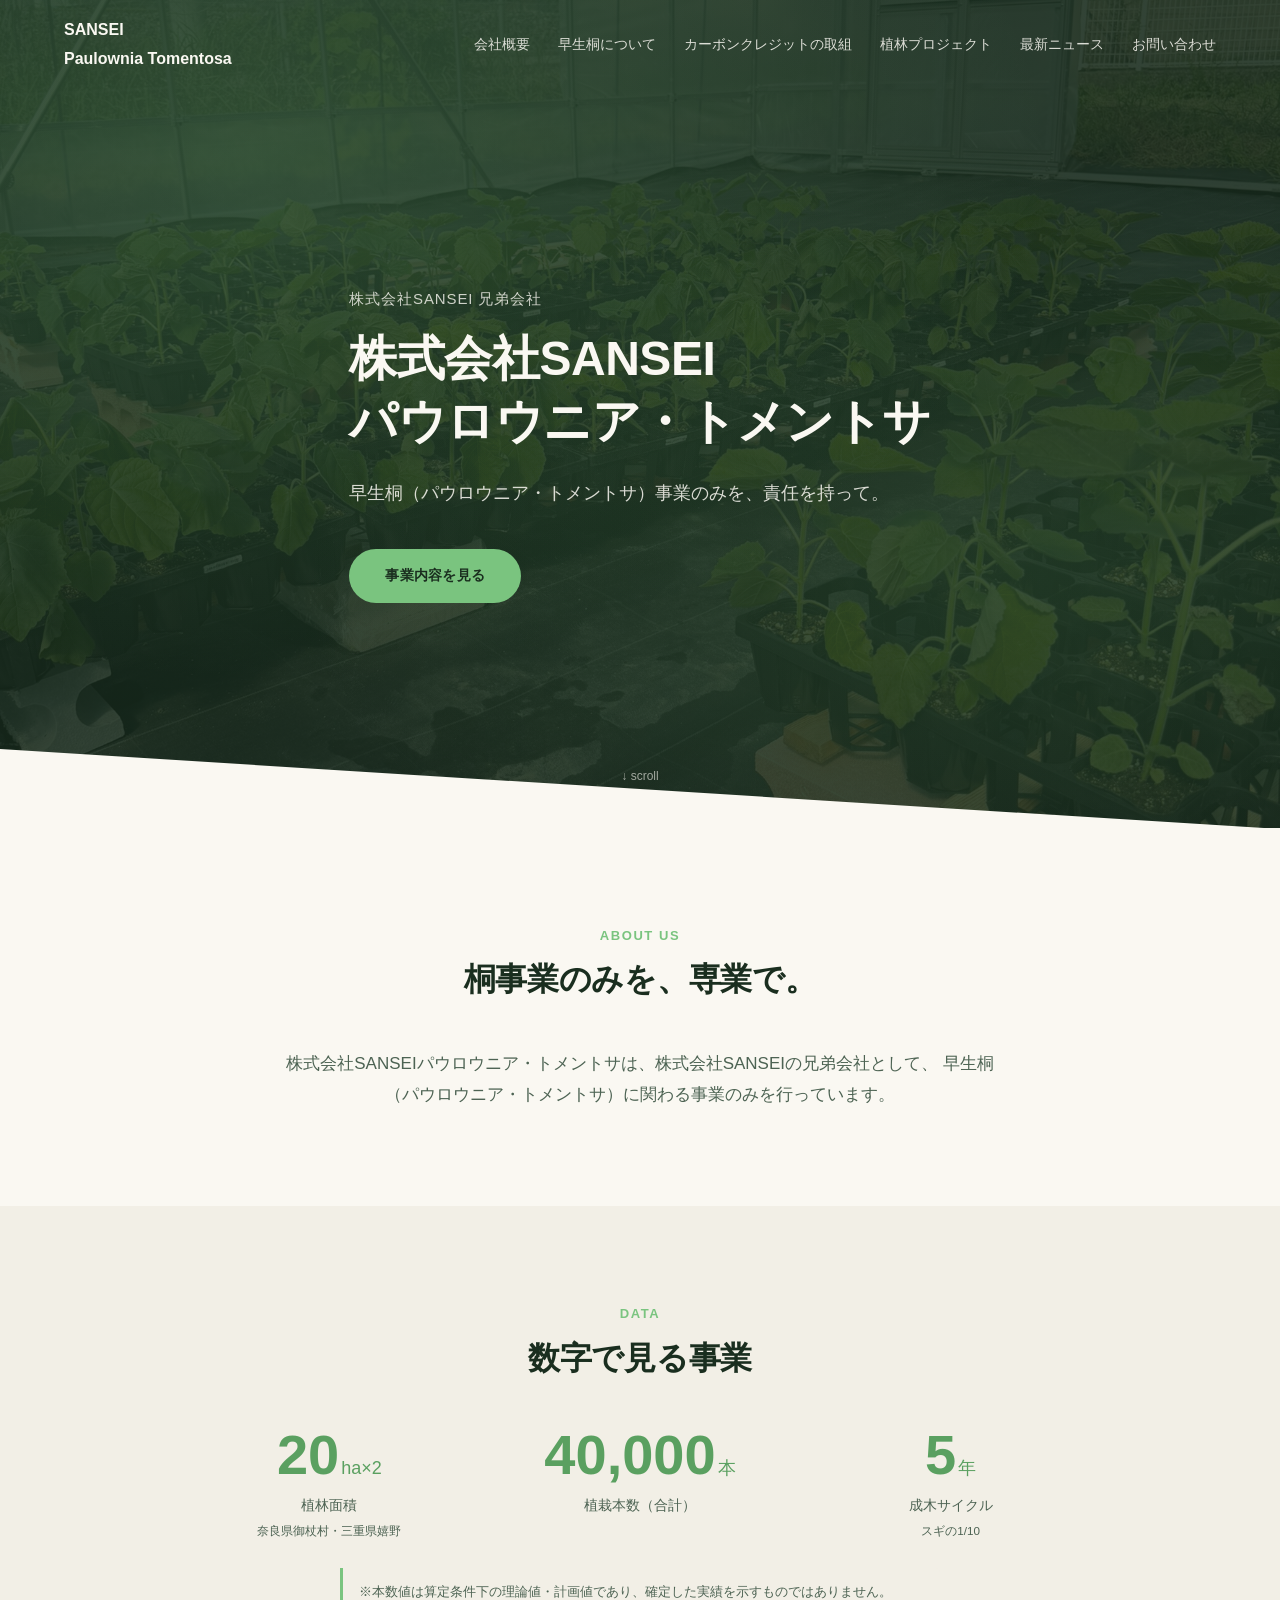
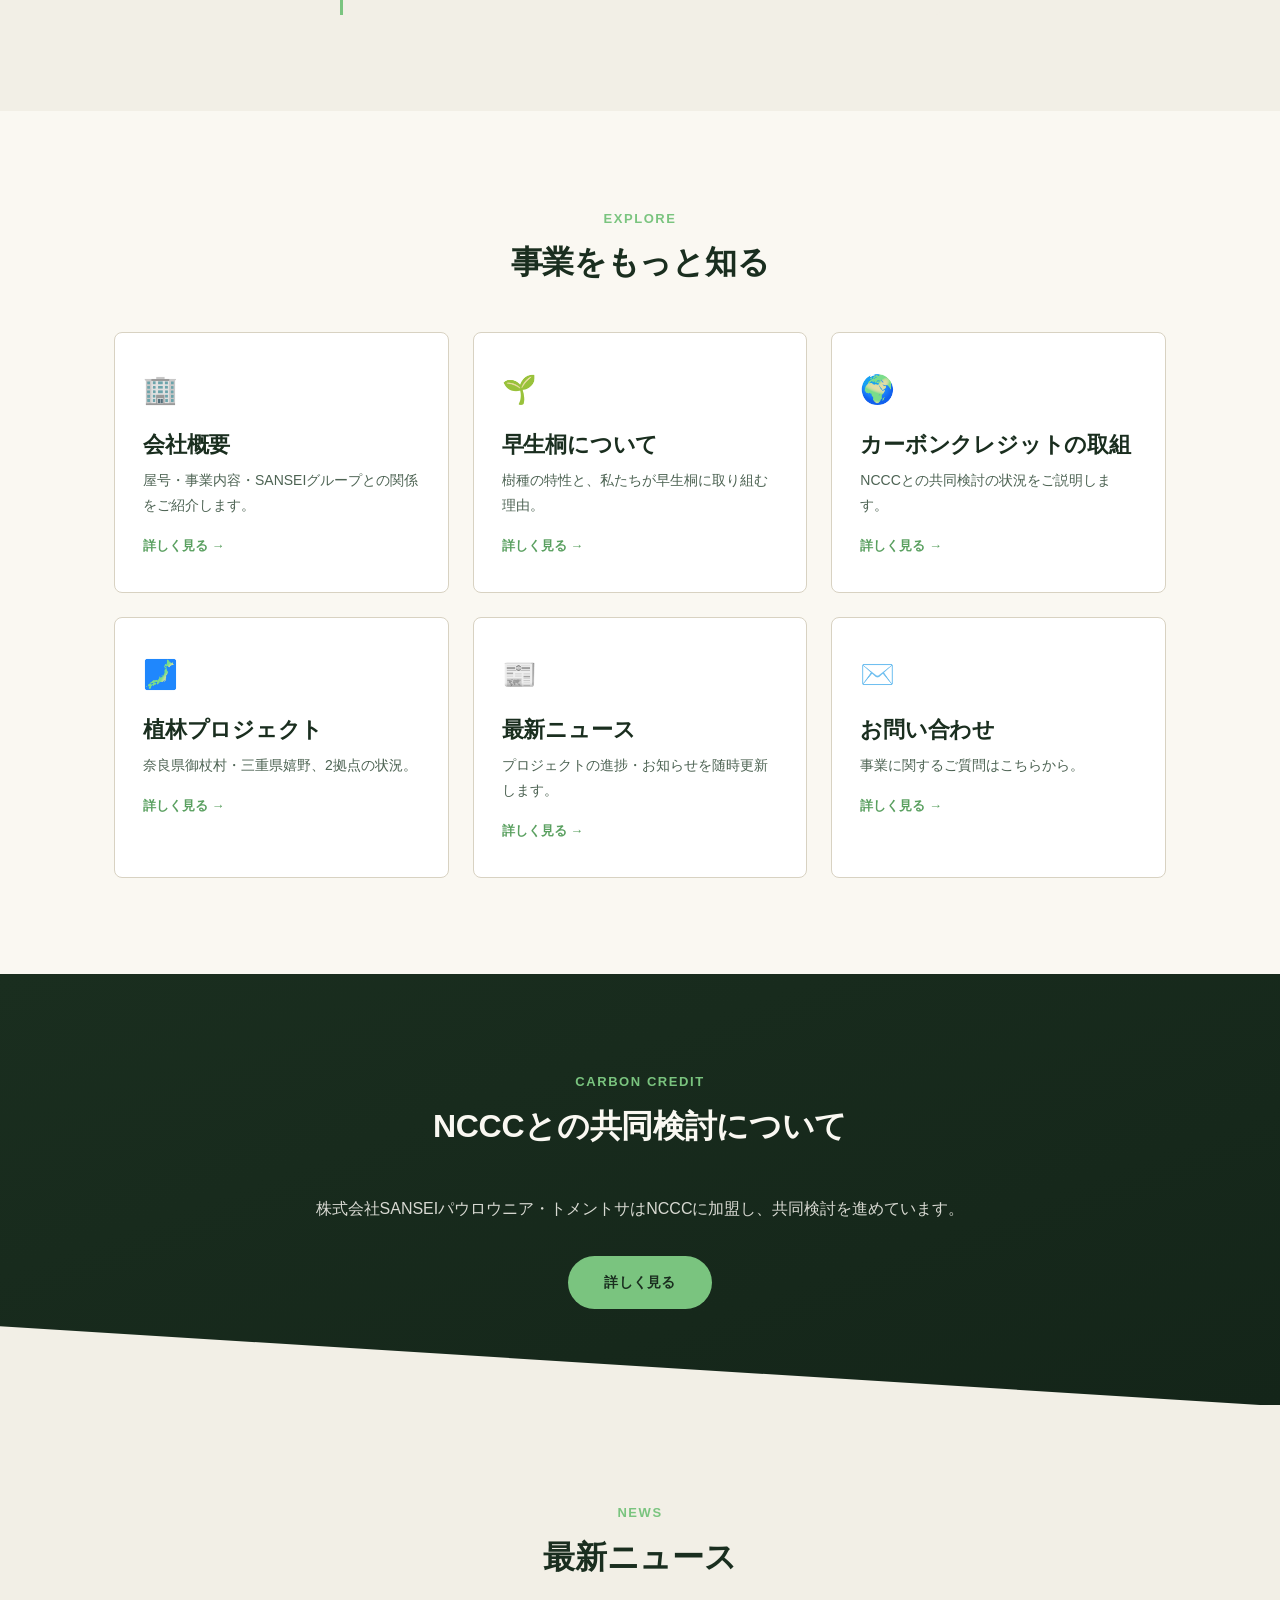
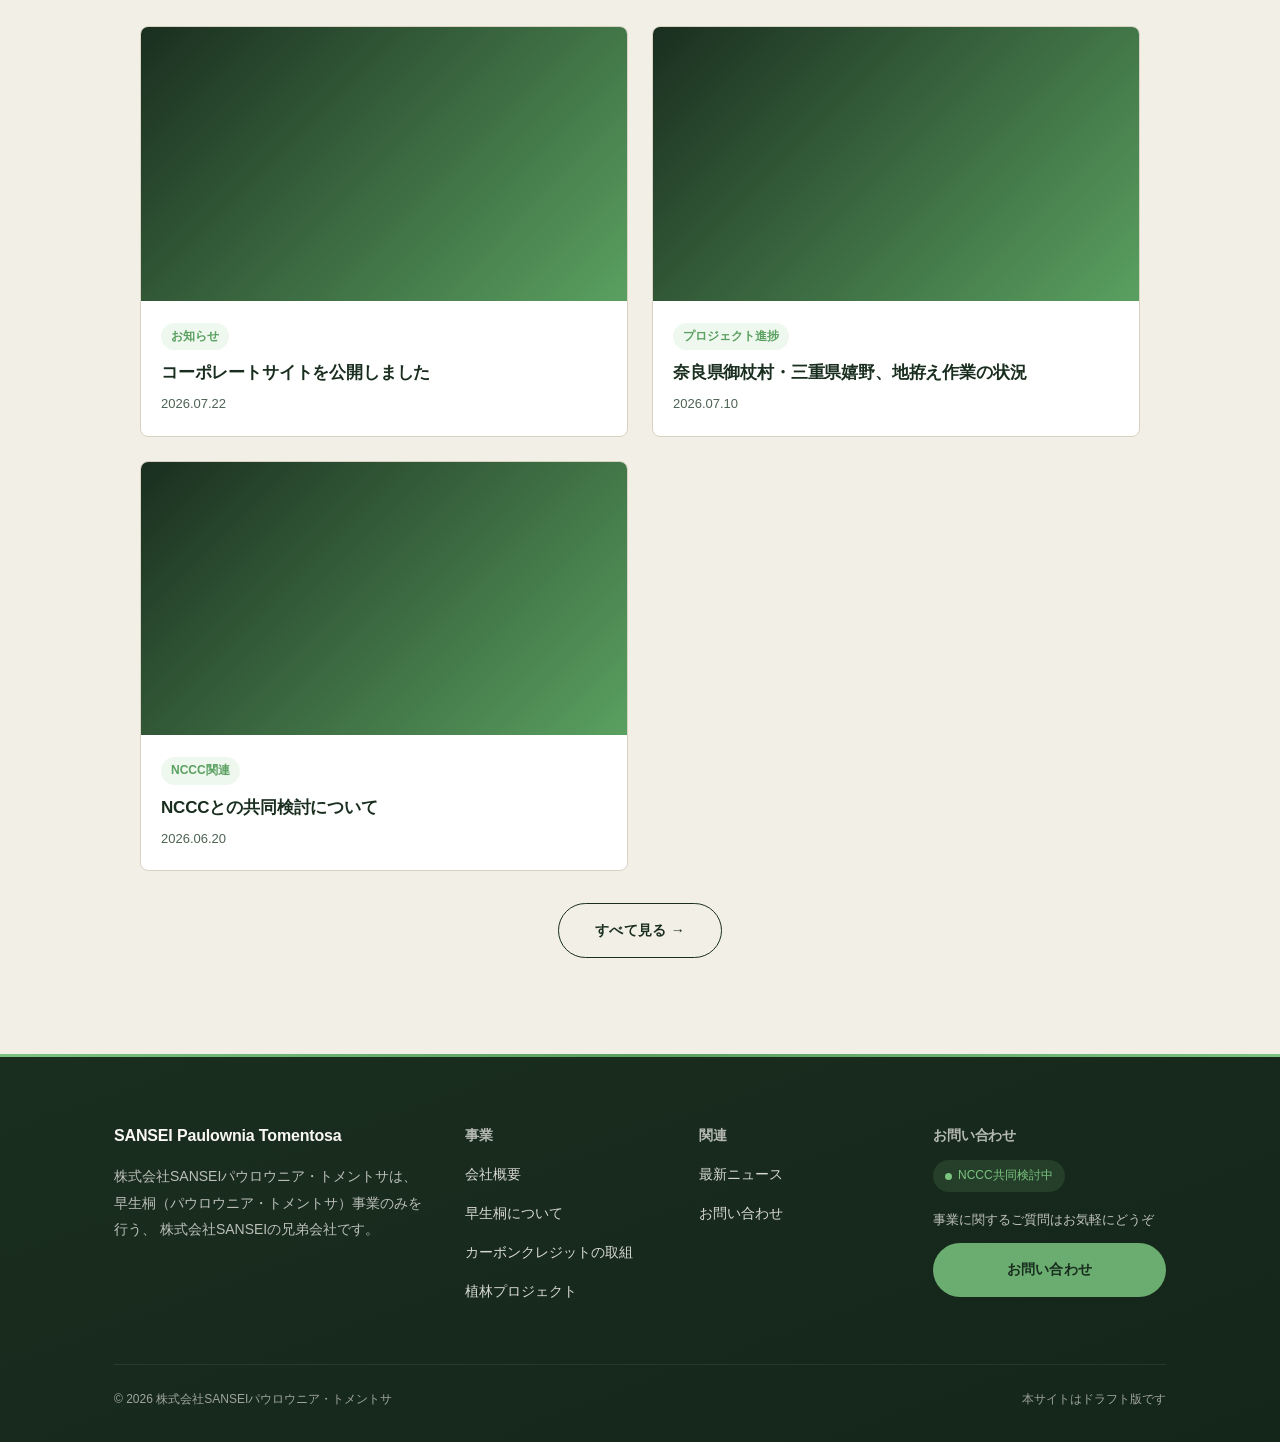
==== commit 671d103e: "セクション演出・素材活用・フッター拡充 - CSS: 斜めカット(.section-diagonal)実際に使用開始、波型ディバイダー(.section-wave)新規追加、画像背景セクション(.se" ====
--- a/index.html
+++ b/index.html
@@ -27,7 +27,7 @@
 <main>
 
   <!-- Section 1: ヒーロー -->
-  <section class="home-hero section-dark">
+  <section class="home-hero section-dark section-diagonal to-light">
     <div class="home-hero-bg"></div>
     <div class="section-inner">
       <p class="hero-sub">株式会社SANSEI 兄弟会社</p>
@@ -135,7 +135,7 @@
   </section>
 
   <!-- Section 5: NCCC共同検討ダイジェスト -->
-  <section class="section section-dark">
+  <section class="section section-dark section-diagonal to-light-alt">
     <div class="section-inner fade-in" style="max-width:700px;text-align:center;">
       <div class="section-title">
         <span class="eyebrow">Carbon Credit</span>
@@ -195,11 +195,14 @@
   <div class="section-inner">
     <div class="footer-grid">
       <div>
-        <h4>株式会社SANSEIパウロウニア・トメントサ</h4>
-        <p style="font-size:1.4rem;opacity:.75;">早生桐（パウロウニア・トメントサ）事業専業</p>
+        <h4 style="opacity:1;font-size:1.6rem;color:var(--color-text-light);">SANSEI Paulownia Tomentosa</h4>
+        <p class="footer-brand-desc">
+          株式会社SANSEIパウロウニア・トメントサは、早生桐（パウロウニア・トメントサ）事業のみを行う、
+          株式会社SANSEIの兄弟会社です。
+        </p>
       </div>
       <div>
-        <h4>サイトマップ</h4>
+        <h4>事業</h4>
         <ul>
           <li><a href="about.html">会社概要</a></li>
           <li><a href="paulownia.html">早生桐について</a></li>
@@ -214,8 +217,17 @@
           <li><a href="contact.html">お問い合わせ</a></li>
         </ul>
       </div>
-    </div>
-    <div class="footer-bottom">© 2026 株式会社SANSEIパウロウニア・トメントサ</div>
+      <div class="footer-cta">
+        <h4>お問い合わせ</h4>
+        <div class="footer-status-badge"><span class="dot"></span>NCCC共同検討中</div>
+        <p style="font-size:1.3rem;opacity:.75;margin-bottom:1.2rem;">事業に関するご質問はお気軽にどうぞ</p>
+        <a href="contact.html" class="btn btn-primary">お問い合わせ</a>
+      </div>
+    </div>
+    <div class="footer-bottom">
+      <span>© 2026 株式会社SANSEIパウロウニア・トメントサ</span>
+      <span>本サイトはドラフト版です</span>
+    </div>
   </div>
 </footer>
 
--- a/style.css
+++ b/style.css
@@ -189,14 +189,52 @@
 .section-light-alt { background: var(--color-cream-alt); color: var(--color-text-dark); }
 
 /* 斜めカットでセクション境界を演出（souseikiri既存CSSの手法を継承） */
+.section-diagonal { overflow: visible; }
 .section-diagonal::after {
   content: '';
   position: absolute;
-  bottom: 0; left: 0; right: 0;
+  bottom: -1px; left: 0; right: 0;
   height: 8rem;
-  background: inherit;
+  z-index: 2;
   clip-path: polygon(0 0, 100% 100%, 0 100%);
 }
+/* 次セクションと同じ背景色を継がせて斜めに食い込ませる。使用時は続くセクションの色を明示指定する */
+.section-diagonal.to-light::after { background: var(--color-cream); }
+.section-diagonal.to-light-alt::after { background: var(--color-cream-alt); }
+.section-diagonal.to-dark::after { background: linear-gradient(160deg, var(--color-dark) 0%, var(--color-dark-alt) 100%); }
+
+/* 波型ディバイダー（SVGベース・柔らかい境界） */
+.section-wave { position: relative; overflow: visible; }
+.section-wave::after {
+  content: '';
+  position: absolute;
+  bottom: -1px; left: 0; right: 0;
+  height: 6rem;
+  z-index: 2;
+  background-repeat: no-repeat;
+  background-size: 100% 100%;
+}
+.section-wave.to-light::after {
+  background-image: url("data:image/svg+xml,%3Csvg xmlns='http://www.w3.org/2000/svg' viewBox='0 0 1440 80' preserveAspectRatio='none'%3E%3Cpath d='M0,40 C240,80 480,0 720,40 C960,80 1200,0 1440,40 L1440,80 L0,80 Z' fill='%23faf8f2'/%3E%3C/svg%3E");
+}
+.section-wave.to-light-alt::after {
+  background-image: url("data:image/svg+xml,%3Csvg xmlns='http://www.w3.org/2000/svg' viewBox='0 0 1440 80' preserveAspectRatio='none'%3E%3Cpath d='M0,40 C240,80 480,0 720,40 C960,80 1200,0 1440,40 L1440,80 L0,80 Z' fill='%23f2efe6'/%3E%3C/svg%3E");
+}
+
+/* ---------- 画像背景セクション（features-bg.jp等・ダークオーバーレイ付き） ---------- */
+.section-image-bg {
+  position: relative;
+  background-size: cover;
+  background-position: center;
+  color: var(--color-text-light);
+}
+.section-image-bg::before {
+  content: '';
+  position: absolute;
+  inset: 0;
+  background: linear-gradient(160deg, rgba(26,46,31,.88) 0%, rgba(20,37,25,.82) 100%);
+}
+.section-image-bg .section-inner { position: relative; z-index: 1; }
 
 .section-title {
   margin-bottom: 4.8rem;
@@ -236,6 +274,7 @@
 
 /* トップページ限定：大きめヒーロー＋緩やかな背景アニメーション */
 .home-hero {
+  position: relative;
   min-height: 92vh;
   display: flex;
   align-items: center;
@@ -248,7 +287,11 @@
   z-index: 0;
   background:
     radial-gradient(ellipse at 20% 20%, rgba(122, 196, 127, .18), transparent 55%),
-    radial-gradient(ellipse at 80% 70%, rgba(122, 196, 127, .12), transparent 50%);
+    radial-gradient(ellipse at 80% 70%, rgba(122, 196, 127, .12), transparent 50%),
+    linear-gradient(160deg, rgba(26,46,31,.90) 0%, rgba(20,37,25,.86) 100%),
+    url('images/hero.jpg');
+  background-size: auto, auto, auto, cover;
+  background-position: center, center, center, center;
   animation: driftGlow 18s ease-in-out infinite alternate;
 }
 @keyframes driftGlow {
@@ -476,6 +519,13 @@
 
 /* ---------- お問い合わせフォーム ---------- */
 .contact-form { max-width: 640px; margin: 0 auto; }
+.contact-form.on-image-bg {
+  background: var(--color-cream);
+  color: var(--color-text-dark);
+  padding: 4rem 3.2rem;
+  border-radius: var(--radius-md);
+  box-shadow: 0 2rem 4rem rgba(var(--color-shadow), .3);
+}
 .form-group { margin-bottom: 2.4rem; }
 .form-group label {
   display: block;
@@ -503,13 +553,22 @@
 
 /* ---------- フッター ---------- */
 .site-footer {
-  background: var(--color-dark);
+  position: relative;
+  background: linear-gradient(160deg, var(--color-dark) 0%, var(--color-dark-alt) 100%);
   color: var(--color-text-light);
-  padding: 6.4rem 0 3.2rem;
+  padding: 7.2rem 0 3.2rem;
+}
+/* フッター上部のアクセントグラデーションライン（05番の実CSS調査で見た手法を1px罫線に応用） */
+.site-footer::before {
+  content: '';
+  position: absolute;
+  top: 0; left: 0; right: 0;
+  height: 3px;
+  background: linear-gradient(90deg, var(--color-accent) 0%, var(--color-accent-dark) 50%, var(--color-accent) 100%);
 }
 .footer-grid {
   display: grid;
-  grid-template-columns: 2fr 1fr 1fr;
+  grid-template-columns: 1.6fr 1fr 1fr 1.2fr;
   gap: 4rem;
   margin-bottom: 4.8rem;
 }
@@ -517,14 +576,43 @@
 .footer-grid ul li { margin-bottom: 1rem; }
 .footer-grid a { opacity: .85; transition: opacity var(--transition-fast); font-size: 1.4rem; }
 .footer-grid a:hover { opacity: 1; color: var(--color-accent); }
+.footer-brand-desc {
+  font-size: 1.4rem;
+  opacity: .72;
+  line-height: 1.9;
+  max-width: 320px;
+  margin-top: 1rem;
+}
+.footer-status-badge {
+  display: inline-flex;
+  align-items: center;
+  gap: .6rem;
+  font-size: 1.2rem;
+  padding: .5rem 1.2rem;
+  border-radius: var(--radius-pill);
+  background: rgba(122,196,127,.14);
+  color: var(--color-accent);
+  margin-bottom: 1.6rem;
+}
+.footer-status-badge .dot {
+  width: 7px; height: 7px;
+  border-radius: 50%;
+  background: var(--color-accent);
+}
+.footer-cta .btn { display: block; text-align: center; margin-top: .8rem; }
 .footer-bottom {
   border-top: 1px solid rgba(250,248,242,.12);
   padding-top: 2.4rem;
   font-size: 1.2rem;
   opacity: .6;
   text-align: center;
-}
-@media (max-width: 780px) { .footer-grid { grid-template-columns: 1fr; gap: 3.2rem; } }
+  display: flex;
+  justify-content: space-between;
+  flex-wrap: wrap;
+  gap: 1rem;
+}
+@media (max-width: 900px) { .footer-grid { grid-template-columns: 1fr 1fr; gap: 3.2rem; } }
+@media (max-width: 600px) { .footer-grid { grid-template-columns: 1fr; } .footer-bottom { justify-content: center; text-align: center; } }
 
 /* ---------- 小型カードグリッド（特徴・事業内容・お問い合わせの流れ等 汎用） ---------- */
 .mini-cards {
@@ -582,6 +670,31 @@
 .timeline-list .year { font-weight: 700; font-size: 1.4rem; }
 .timeline-list .desc { font-size: 1.4rem; color: var(--color-text-muted); }
 .timeline-list li.is-current .year { color: var(--color-accent-dark); }
+.timeline-list .thumb {
+  display: block;
+  width: 100%;
+  max-width: 280px;
+  margin-top: 1rem;
+  border-radius: var(--radius-sm);
+  box-shadow: var(--shadow-soft);
+}
+
+/* ---------- ミニギャラリー（プロジェクト写真の複数枚展示） ---------- */
+.mini-gallery {
+  display: grid;
+  grid-template-columns: repeat(3, 1fr);
+  gap: 1.2rem;
+  margin-top: 2rem;
+}
+.mini-gallery img {
+  width: 100%;
+  aspect-ratio: 4/3;
+  object-fit: cover;
+  border-radius: var(--radius-sm);
+  transition: transform var(--transition-fast);
+}
+.mini-gallery img:hover { transform: scale(1.03); }
+@media (max-width: 600px) { .mini-gallery { grid-template-columns: repeat(2, 1fr); } }
 
 /* ---------- 比較ブロック ---------- */
 .comparison-block {
